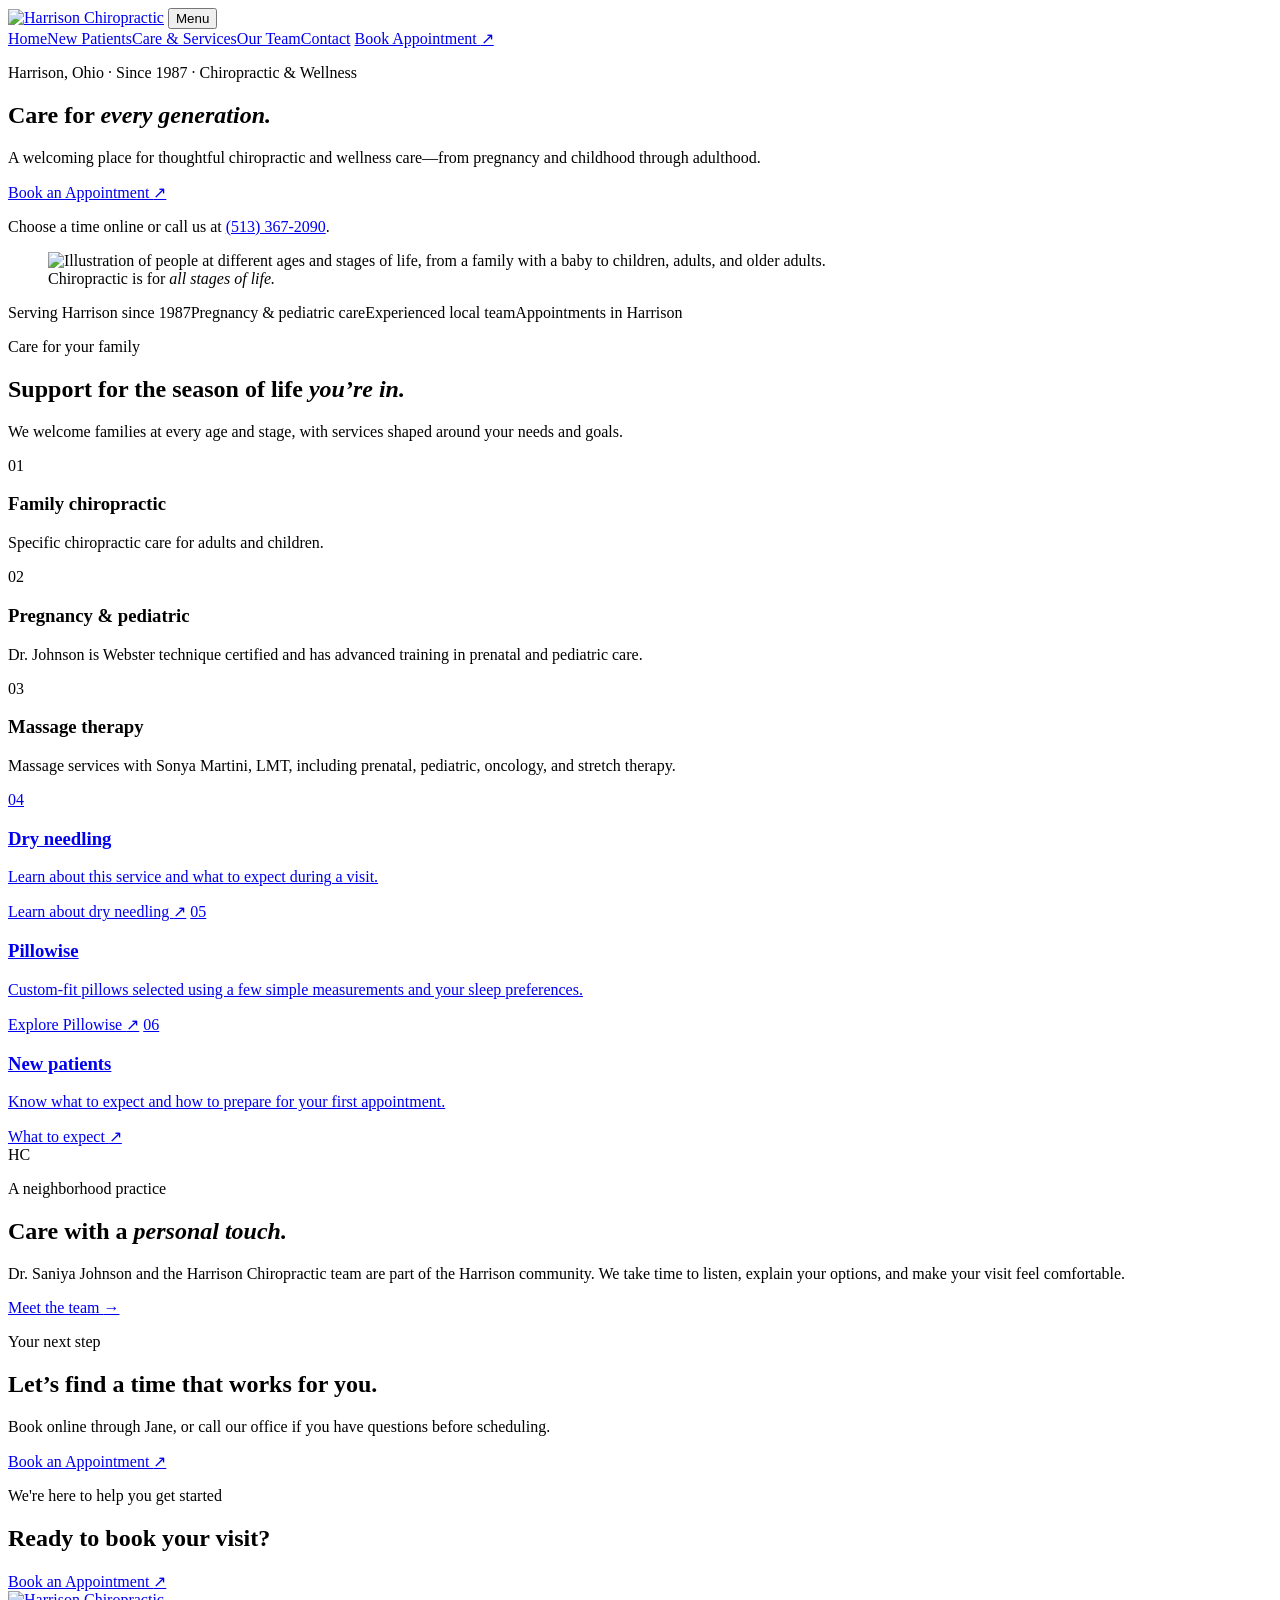
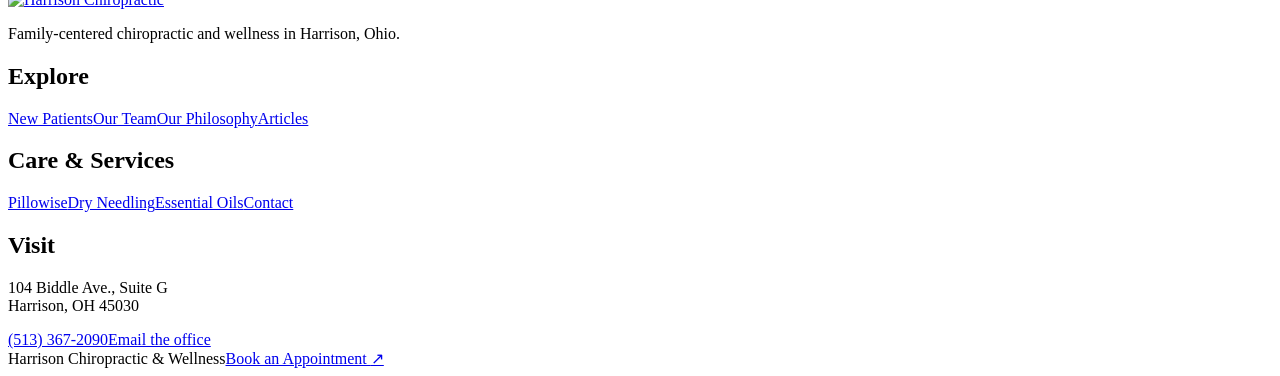
==== index.html @ 1b8eaf97 "Add Harrison Chiropractic homepage" ====
<!doctype html>
<html lang="en">
<head>
  <meta charset="utf-8">
  <meta name="viewport" content="width=device-width, initial-scale=1">
  <title>Family Chiropractic & Wellness in Harrison, Ohio | Harrison Chiropractic</title>
  <meta name="description" content="Family-centered chiropractic and wellness care in Harrison, Ohio. Meet the team and book an appointment online.">
  <meta name="theme-color" content="#fbf8f1">
  <link rel="icon" type="image/svg+xml" href="favicon.svg">
  <link rel="stylesheet" href="style.css">
</head>
<body>
<header class="site-header">
  <div class="wrap header-inner">
    <a class="brand" href="index.html" aria-label="Harrison Chiropractic home"><img class="brand-logo" src="images/harrison-chiropractic-logo.png" alt="Harrison Chiropractic"></a>
    <button class="nav-toggle" aria-expanded="false" aria-controls="site-nav">Menu</button>
    <nav class="nav" id="site-nav" aria-label="Main navigation">
      <a href="index.html">Home</a><a href="new-patients.html">New Patients</a><a href="index.html#care">Care &amp; Services</a><a href="team.html">Our Team</a><a href="contact.html">Contact</a>
      <a class="btn btn-small btn-nav" href="https://harrison.janeapp.com/">Book Appointment <span aria-hidden="true">↗</span></a>
    </nav>
  </div>
</header>
<main>
<section class="hero">
  <div class="wrap hero-grid">
    <div class="hero-copy">
      <p class="eyebrow"><span class="eyebrow-line"></span>Harrison, Ohio · Since 1987 · Chiropractic &amp; Wellness</p>
      <h1>Care for <em>every generation.</em></h1>
      <p class="hero-lede">A welcoming place for thoughtful chiropractic and wellness care—from pregnancy and childhood through adulthood.</p>
      <div class="hero-actions"><a class="btn btn-primary btn-large" href="https://harrison.janeapp.com/">Book an Appointment <span aria-hidden="true">↗</span></a></div>
      <p class="hero-note">Choose a time online or call us at <a href="tel:+15133672090">(513) 367-2090</a>.</p>
    </div>
    <div class="hero-art-wrap">
      <figure class="hero-family-art">
        <img src="images/family-care-stages.png" alt="Illustration of people at different ages and stages of life, from a family with a baby to children, adults, and older adults.">
        <figcaption>Chiropractic is for <em>all stages of life.</em></figcaption>
      </figure>
    </div>
  </div>
  <div class="wrap hero-trust"><span>Serving Harrison since 1987</span><span>Pregnancy &amp; pediatric care</span><span>Experienced local team</span><span>Appointments in Harrison</span></div>
</section>

<section class="section intro-section" id="care">
  <div class="wrap">
    <div class="section-heading">
      <p class="eyebrow"><span class="eyebrow-line"></span>Care for your family</p>
      <h2>Support for the season of life <em>you’re in.</em></h2>
      <p>We welcome families at every age and stage, with services shaped around your needs and goals.</p>
    </div>
    <div class="service-grid">
      <article class="service-card service-card-static"><span class="service-number">01</span><h3>Family chiropractic</h3><p>Specific chiropractic care for adults and children.</p></article>
      <article class="service-card service-card-static"><span class="service-number">02</span><h3>Pregnancy &amp; pediatric</h3><p>Dr. Johnson is Webster technique certified and has advanced training in prenatal and pediatric care.</p></article>
      <article class="service-card service-card-static"><span class="service-number">03</span><h3>Massage therapy</h3><p>Massage services with Sonya Martini, LMT, including prenatal, pediatric, oncology, and stretch therapy.</p></article>
      <a class="service-card service-card-page" href="dry-needling.html"><span class="service-number">04</span><h3>Dry needling</h3><p>Learn about this service and what to expect during a visit.</p><span class="service-card-cta">Learn about dry needling <span aria-hidden="true">↗</span></span></a>
      <a class="service-card service-card-page" href="pillowise.html"><span class="service-number">05</span><h3>Pillowise</h3><p>Custom-fit pillows selected using a few simple measurements and your sleep preferences.</p><span class="service-card-cta">Explore Pillowise <span aria-hidden="true">↗</span></span></a>
      <a class="service-card service-card-page" href="new-patients.html"><span class="service-number">06</span><h3>New patients</h3><p>Know what to expect and how to prepare for your first appointment.</p><span class="service-card-cta">What to expect <span aria-hidden="true">↗</span></span></a>
    </div>
  </div>
</section>

<section class="welcome-section">
  <div class="wrap welcome-grid">
    <div class="welcome-symbol" aria-hidden="true"><span>HC</span><i></i><i></i><i></i></div>
    <div><p class="eyebrow"><span class="eyebrow-line"></span>A neighborhood practice</p><h2>Care with a <em>personal touch.</em></h2><p>Dr. Saniya Johnson and the Harrison Chiropractic team are part of the Harrison community. We take time to listen, explain your options, and make your visit feel comfortable.</p><a class="text-link" href="team.html">Meet the team <span aria-hidden="true">→</span></a></div>
  </div>
</section>

<section class="section booking-section">
  <div class="wrap booking-panel">
    <p class="eyebrow">Your next step</p><h2>Let’s find a time that works for you.</h2><p>Book online through Jane, or call our office if you have questions before scheduling.</p>
    <a class="btn btn-primary btn-large" href="https://harrison.janeapp.com/">Book an Appointment <span aria-hidden="true">↗</span></a>
  </div>
</section>
<section class="closing-cta"><div class="wrap closing-inner"><div><p class="eyebrow">We're here to help you get started</p><h2>Ready to book your visit?</h2></div><a class="btn btn-light" href="https://harrison.janeapp.com/">Book an Appointment <span aria-hidden="true">↗</span></a></div></section>
</main>
<footer class="site-footer">
  <div class="wrap footer-grid">
    <div class="footer-brand"><a class="brand" href="index.html"><img class="brand-logo" src="images/harrison-chiropractic-logo.png" alt="Harrison Chiropractic"></a><p>Family-centered chiropractic and wellness in Harrison, Ohio.</p></div>
    <div><h2>Explore</h2><a href="new-patients.html">New Patients</a><a href="team.html">Our Team</a><a href="philosophy.html">Our Philosophy</a><a href="blog.html">Articles</a></div>
    <div><h2>Care &amp; Services</h2><a href="pillowise.html">Pillowise</a><a href="dry-needling.html">Dry Needling</a><a href="essential-oils.html">Essential Oils</a><a href="contact.html">Contact</a></div>
    <div><h2>Visit</h2><p>104 Biddle Ave., Suite G<br>Harrison, OH 45030</p><a href="tel:+15133672090">(513) 367-2090</a><a href="mailto:Dr.Johnson@harrisonchiropractor.com">Email the office</a></div>
  </div>
  <div class="wrap footer-bottom"><span>Harrison Chiropractic &amp; Wellness</span><a href="https://harrison.janeapp.com/">Book an Appointment <span aria-hidden="true">↗</span></a></div>
</footer>
<script src="script.js"></script>
</body>
</html>
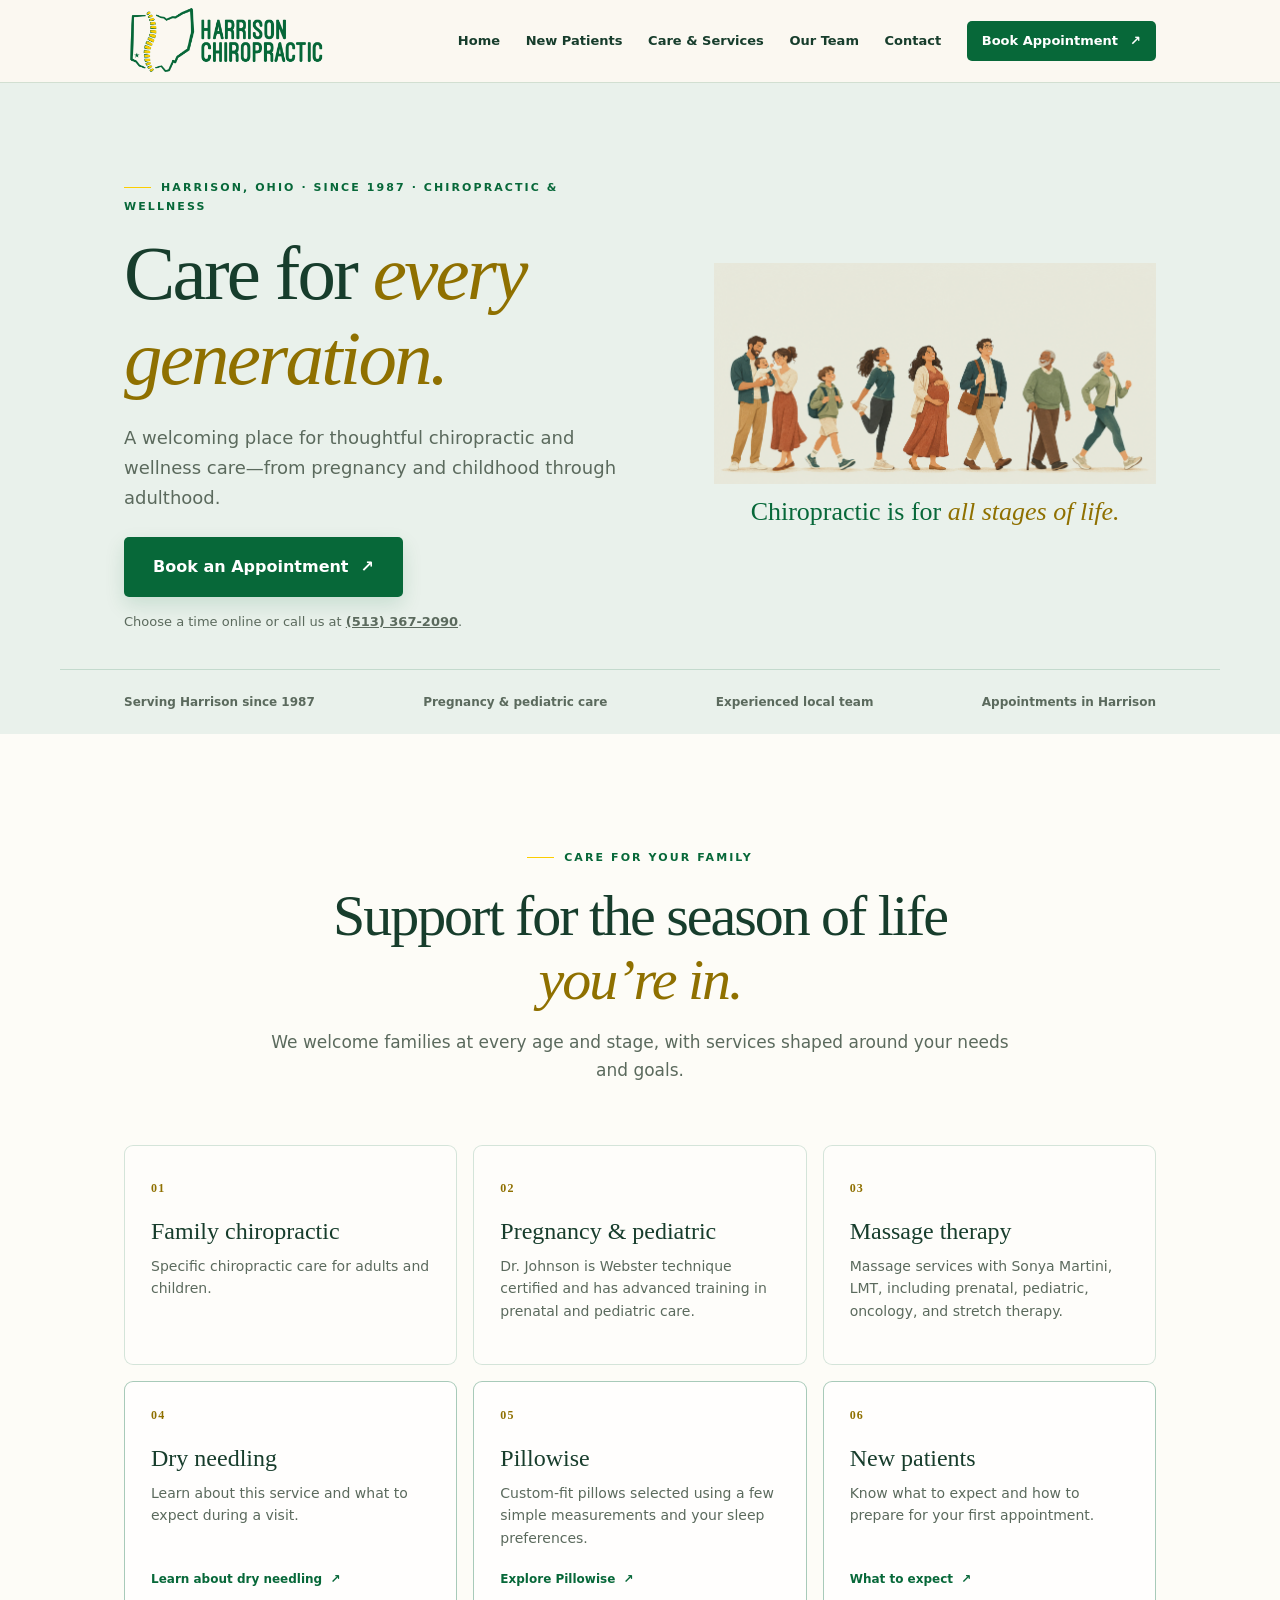
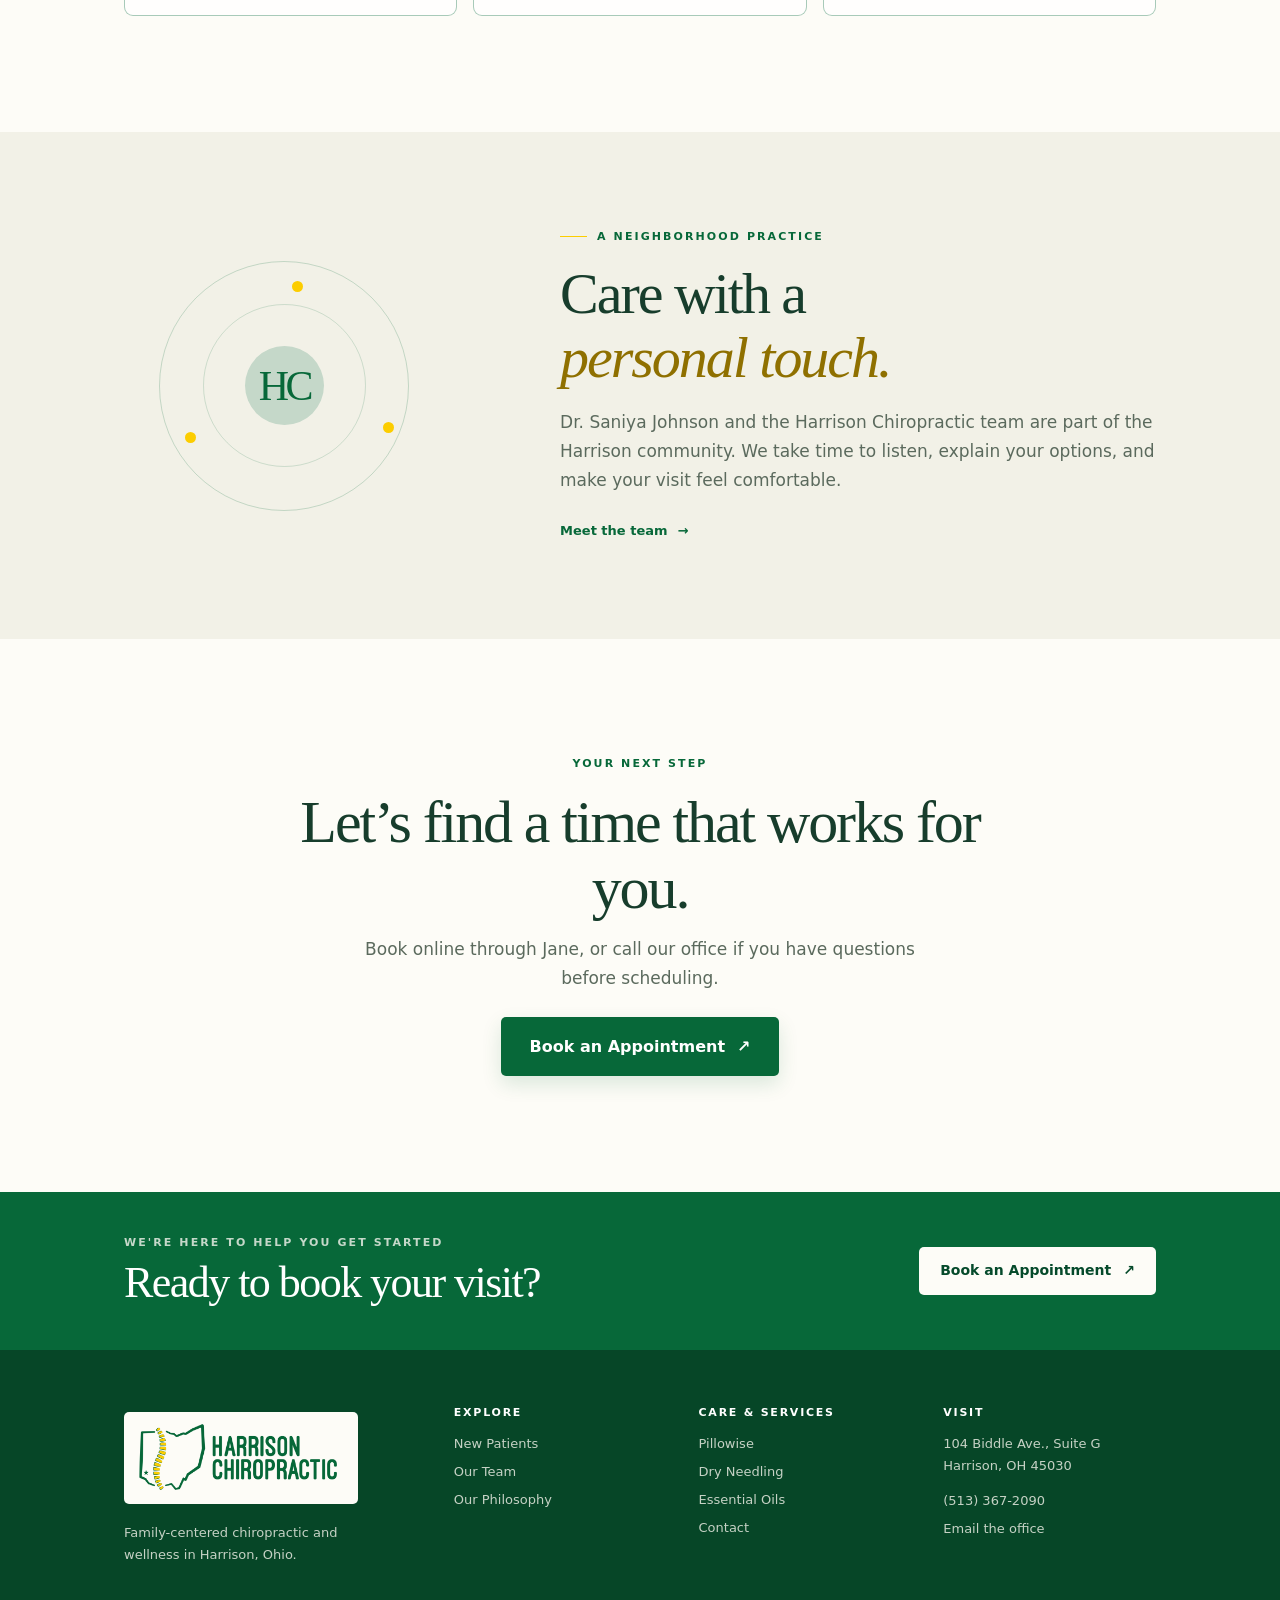
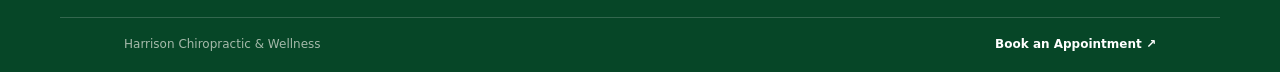
==== commit 88b081d8: "Remove Articles links and retire the article page" ====
--- a/index.html
+++ b/index.html
@@ -76,7 +76,7 @@
 <footer class="site-footer">
   <div class="wrap footer-grid">
     <div class="footer-brand"><a class="brand" href="index.html"><img class="brand-logo" src="images/harrison-chiropractic-logo.png" alt="Harrison Chiropractic"></a><p>Family-centered chiropractic and wellness in Harrison, Ohio.</p></div>
-    <div><h2>Explore</h2><a href="new-patients.html">New Patients</a><a href="team.html">Our Team</a><a href="philosophy.html">Our Philosophy</a><a href="blog.html">Articles</a></div>
+    <div><h2>Explore</h2><a href="new-patients.html">New Patients</a><a href="team.html">Our Team</a><a href="philosophy.html">Our Philosophy</a></div>
     <div><h2>Care &amp; Services</h2><a href="pillowise.html">Pillowise</a><a href="dry-needling.html">Dry Needling</a><a href="essential-oils.html">Essential Oils</a><a href="contact.html">Contact</a></div>
     <div><h2>Visit</h2><p>104 Biddle Ave., Suite G<br>Harrison, OH 45030</p><a href="tel:+15133672090">(513) 367-2090</a><a href="mailto:Dr.Johnson@harrisonchiropractor.com">Email the office</a></div>
   </div>
--- a/style.css
+++ b/style.css
@@ -0,0 +1,243 @@
+:root {
+  --ink: #173d2c;
+  --teal: #076839;
+  --teal-deep: #054a2b;
+  --cream: #fdfcf7;
+  --paper: #f2f1e7;
+  --mist: #e9f1eb;
+  --sage: #c5d8c9;
+  --coral: #8f7000;
+  --gold: #fccd00;
+  --muted: #5b6a5d;
+  --line: rgba(7, 104, 57, .17);
+  --wrap: 1160px;
+  --gutter: clamp(20px, 5vw, 64px);
+}
+* { box-sizing: border-box; }
+html { scroll-behavior: smooth; }
+body { margin: 0; background: var(--cream); color: var(--ink); font: 17px/1.7 system-ui, -apple-system, "Segoe UI", sans-serif; -webkit-font-smoothing: antialiased; }
+a { color: inherit; }
+img { display: block; max-width: 100%; }
+button { font: inherit; }
+.wrap { width: min(100%, var(--wrap)); margin: 0 auto; padding: 0 var(--gutter); }
+.narrow { max-width: 860px; }
+.site-header { position: sticky; top: 0; z-index: 20; background: rgba(251,248,241,.96); border-bottom: 1px solid var(--line); backdrop-filter: blur(12px); }
+.header-inner { min-height: 82px; display: flex; align-items: center; gap: 30px; }
+.brand { display: inline-flex; align-items: center; gap: 11px; color: var(--ink); text-decoration: none; font-weight: 750; font-size: 13px; line-height: 1.1; letter-spacing: .07em; text-transform: uppercase; white-space: nowrap; }
+.brand-logo { display: block; width: 210px; max-height: 72px; height: auto; object-fit: contain; }
+.nav { margin-left: auto; display: flex; align-items: center; gap: clamp(14px, 2vw, 28px); }
+.nav a { text-decoration: none; font-size: 13px; font-weight: 620; color: var(--ink); }
+.nav a:not(.btn):hover, .footer-grid a:hover, .text-link:hover { color: var(--coral); }
+.nav-toggle { display: none; }
+.btn { display: inline-flex; align-items: center; justify-content: center; gap: 12px; min-height: 48px; padding: 12px 21px; border: 0; border-radius: 5px; text-decoration: none; font-weight: 730; font-size: 14px; transition: transform .18s, background .18s; }
+.btn:hover { transform: translateY(-2px); }
+.btn-primary { background: var(--teal); color: white; box-shadow: 0 8px 20px rgba(7,104,57,.14); }
+.btn-primary:hover { background: var(--teal-deep); }
+.btn-light { background: var(--cream); color: var(--teal-deep); }
+.btn-small { min-height: 40px; padding: 9px 15px; font-size: 12px; }
+.btn-nav { background: var(--teal); color: white !important; }
+.btn-large { min-height: 58px; padding: 16px 29px; font-size: 16px; }
+.eyebrow { margin: 0 0 16px; color: var(--teal); font-size: 11px; font-weight: 750; letter-spacing: .19em; text-transform: uppercase; }
+.eyebrow-line { display: inline-block; width: 27px; height: 1px; margin: 0 10px 3px 0; background: var(--gold); }
+h1, h2, h3, p { margin-top: 0; }
+h1, h2, h3 { color: var(--ink); }
+h1, h2 { font-family: Georgia, "Times New Roman", serif; font-weight: 400; line-height: 1.1; letter-spacing: -.035em; }
+h1 em, h2 em { color: var(--coral); font-weight: 400; }
+.hero { overflow: hidden; background: var(--mist); }
+.hero-grid { display: grid; grid-template-columns: 1.05fr .95fr; align-items: center; gap: clamp(35px, 6vw, 80px); padding-top: clamp(55px, 8vw, 96px); padding-bottom: 36px; }
+.hero-copy { max-width: 590px; }
+.hero h1 { max-width: 11ch; margin: 0 0 22px; font-size: clamp(48px, 6vw, 78px); }
+.hero-lede { max-width: 49ch; margin-bottom: 25px; color: var(--muted); font-size: 18px; line-height: 1.65; }
+.hero-actions { display: flex; justify-content: flex-start; }
+.hero-note { margin: 14px 0 0; color: var(--muted); font-size: 13px; }
+.hero-note a { font-weight: 700; }
+.hero-art-wrap { position: relative; padding: 0 0 20px 12px; }
+.hero-family-art { margin: 0; }
+.hero-family-art img { width: 100%; height: auto; mix-blend-mode: multiply; }
+.hero-family-art figcaption { margin-top: 12px; color: var(--teal); text-align: center; font: 400 clamp(19px,2.2vw,26px)/1.25 Georgia,serif; }
+.hero-family-art figcaption em { color: var(--coral); font-weight: 400; }
+.art-caption { position: absolute; right: -5px; bottom: -4px; display: flex; align-items: center; gap: 12px; padding: 14px 18px; border-radius: 8px; background: var(--cream); color: var(--muted); font-size: 12px; line-height: 1.45; box-shadow: 0 8px 24px rgba(7,104,57,.10); }
+.art-caption strong { color: var(--ink); font-size: 13px; }
+.caption-mark { color: var(--coral); font-size: 24px; }
+.hero-trust { display: flex; justify-content: space-between; gap: 18px; padding-top: 22px; padding-bottom: 22px; border-top: 1px solid var(--line); color: var(--muted); font-size: 12px; font-weight: 650; }
+.section { padding: clamp(68px, 9vw, 120px) 0; }
+.section-heading { max-width: 740px; margin: 0 auto clamp(38px, 5vw, 60px); text-align: center; }
+.section-heading h2 { margin-bottom: 16px; font-size: clamp(38px, 5vw, 58px); }
+.section-heading > p:last-child { color: var(--muted); }
+.pillowise-gallery-section { padding-top: 0; padding-bottom: clamp(32px, 4vw, 56px); }
+.pillowise-gallery-section + .section { padding-top: clamp(32px, 4vw, 56px); }
+.pillowise-gallery { display: grid; grid-template-columns: 1fr; max-width: 760px; margin: 0 auto; gap: 18px; }
+.pillowise-hero-inner { display: grid; grid-template-columns: 1fr .95fr; align-items: center; gap: clamp(28px, 5vw, 64px); }
+.pillowise-hero-inner img { width: 100%; height: auto; }
+.pillowise-overview-section { padding: clamp(42px, 6vw, 72px) 0; }
+.pillowise-overview { display: grid; grid-template-columns: minmax(260px, .75fr) minmax(0, 1.25fr); align-items: center; gap: clamp(28px, 5vw, 64px); }
+.pillowise-display-photo { margin: 0; }
+.pillowise-display-photo img { width: 100%; max-height: 640px; object-fit: contain; }
+.pillowise-info-stack { display: grid; gap: 14px; }
+.pillowise-info-stack .info-card { padding: 20px 24px; }
+.pillowise-info-stack .service-number { margin-bottom: 10px; }
+.pillowise-info-stack .info-card h2 { margin-bottom: 9px; font-size: 25px; }
+.pillowise-info-stack .info-card p { margin-bottom: 0; }
+.pillowise-overview-content .center-action { margin-top: 20px; }
+.pillowise-figure { display: flex; flex-direction: column; margin: 0; padding: 24px; border: 1px solid var(--line); border-radius: 9px; background: var(--paper); }
+.pillowise-figure img { width: 100%; height: 330px; border-radius: 6px; object-fit: contain; background: white; }
+.pillowise-figure figcaption { display: grid; gap: 5px; padding-top: 16px; color: var(--muted); font-size: 13px; line-height: 1.5; }
+.pillowise-figure figcaption strong { color: var(--ink); font: 400 23px/1.2 Georgia,serif; }
+.service-grid { display: grid; grid-template-columns: repeat(3,1fr); gap: 16px; }
+.service-card { position: relative; min-height: 220px; padding: 26px; border: 1px solid var(--line); border-radius: 9px; background: rgba(255,255,255,.4); }
+.service-card-page { display: flex; flex-direction: column; text-decoration: none; border-color: rgba(7,104,57,.35); background: rgba(255,255,255,.72); transition: transform .2s, box-shadow .2s, background .2s; }
+.service-card-page:hover { transform: translateY(-4px); background: white; box-shadow: 0 12px 34px rgba(7,104,57,.08); }
+.service-card-cta { display: inline-flex; align-items: center; gap: 8px; margin-top: auto; padding-top: 20px; color: var(--teal); font-size: 12px; font-weight: 760; }
+.service-number { display: inline-block; margin-bottom: 22px; color: var(--coral); font: 600 12px Georgia, serif; letter-spacing: .1em; }
+.service-card h3 { margin: 0 0 9px; font: 400 24px/1.15 Georgia, serif; }
+.service-card p { max-width: 35ch; margin: 0; color: var(--muted); font-size: 14px; line-height: 1.6; }
+
+.welcome-section { padding: clamp(60px, 8vw, 96px) 0; background: var(--paper); }
+.welcome-grid { display: grid; grid-template-columns: .7fr 1.3fr; align-items: center; gap: clamp(40px, 9vw, 120px); }
+.welcome-grid h2 { max-width: 12ch; margin-bottom: 18px; font-size: clamp(38px, 5vw, 58px); }
+.welcome-grid p:not(.eyebrow) { max-width: 58ch; color: var(--muted); }
+.welcome-symbol { position: relative; width: min(100%, 250px); aspect-ratio: 1; margin: auto; border: 1px solid rgba(7,104,57,.20); border-radius: 50%; display: grid; place-items: center; color: var(--teal); }
+.welcome-symbol::before, .welcome-symbol::after { content: ""; position: absolute; inset: 17%; border: 1px solid rgba(7,104,57,.16); border-radius: 50%; }
+.welcome-symbol::after { inset: 34%; background: var(--sage); border: 0; }
+.welcome-symbol span { z-index: 1; font: 400 42px Georgia, serif; letter-spacing: -.08em; }
+.welcome-symbol i { position: absolute; width: 11px; height: 11px; background: var(--gold); border-radius: 50%; }
+.welcome-symbol i:nth-of-type(1) { top: 8%; left: 53%; }
+.welcome-symbol i:nth-of-type(2) { right: 6%; bottom: 31%; }
+.welcome-symbol i:nth-of-type(3) { left: 10%; bottom: 27%; }
+.text-link { display: inline-flex; align-items: center; gap: 10px; margin-top: 8px; color: var(--teal); text-decoration: none; font-size: 13px; font-weight: 760; }
+.booking-section { background: var(--cream); }
+.booking-panel { max-width: 900px; text-align: center; }
+.booking-panel h2 { margin-bottom: 14px; font-size: clamp(38px, 5vw, 60px); }
+.booking-panel p:not(.eyebrow) { max-width: 52ch; margin: 0 auto 24px; color: var(--muted); }
+.page-hero { padding: clamp(64px, 9vw, 116px) 0; background: var(--mist); }
+.new-patients-hero-inner { display: grid; grid-template-columns: 1.05fr .95fr; align-items: center; gap: clamp(28px, 5vw, 64px); }
+.new-patients-hero-inner img { width: 100%; height: auto; }
+.dry-needling-hero-inner { display: grid; grid-template-columns: 1fr .95fr; align-items: center; gap: clamp(28px, 5vw, 64px); }
+.dry-needling-hero-inner img { width: 100%; height: auto; }
+.page-hero h1 { max-width: 14ch; margin-bottom: 18px; font-size: clamp(44px, 6vw, 70px); }
+.page-hero p:not(.eyebrow) { max-width: 62ch; color: var(--muted); font-size: 18px; }
+.page-hero .btn { margin-top: 12px; }
+.team-page-hero { padding: clamp(42px, 5vw, 68px) 0; }
+.team-page-hero .eyebrow { margin-bottom: 12px; font-size: 14px; font-weight: 800; letter-spacing: .17em; }
+.team-page-hero h1 { margin-bottom: 12px; font-size: clamp(38px, 5vw, 56px); }
+.team-page-hero p:not(.eyebrow) { font-size: 16px; }
+.info-grid { display: grid; grid-template-columns: repeat(3, 1fr); gap: 18px; }
+.info-card { padding: 27px; border: 1px solid var(--line); border-radius: 9px; background: white; }
+.info-card h2 { margin-bottom: 13px; font-size: 28px; }
+.info-card p { color: var(--muted); font-size: 15px; }
+.info-card p:last-child { margin-bottom: 0; }
+.two-cards { grid-template-columns: repeat(2,1fr); }
+.center-action { margin-top: 32px; text-align: center; }
+.faq-list { max-width: 900px; }
+.dry-needling-faq-stack { display: grid; gap: 14px; }
+.dry-needling-faq-stack .info-card { padding: 20px 24px; }
+.dry-needling-faq-stack .service-number { margin-bottom: 10px; }
+.dry-needling-faq-stack .info-card h2 { margin-bottom: 9px; font-size: 25px; }
+.dry-needling-faq-stack .info-card p { margin-bottom: 0; }
+.dry-needling-image-section { padding-top: 0; padding-bottom: 12px; }
+.dry-needling-image-section + .section { padding-top: 12px; }
+.dry-needling-gallery { display: grid; grid-template-columns: repeat(2, minmax(0, 1fr)); gap: 18px; }
+.dry-needling-gallery figure { margin: 0; }
+.dry-needling-gallery img { width: 100%; aspect-ratio: 4 / 3; border-radius: 9px; object-fit: cover; }
+.dry-needling-gallery figcaption { margin-top: 10px; color: var(--muted); font-size: 14px; font-weight: 650; }
+.dry-needle-scale-section img { display: block; width: 100%; height: auto; border-radius: 9px; }
+.faq-list article { padding: 27px 0; border-top: 1px solid var(--line); }
+.faq-list h2 { margin-bottom: 10px; font-size: 29px; }
+.faq-list p { max-width: 70ch; margin-bottom: 0; color: var(--muted); }
+.article-list { max-width: 900px; }
+.article-card { padding: 34px; border-left: 3px solid var(--coral); background: var(--paper); }
+.article-card h2 { margin: 0 0 15px; font-size: 38px; }
+.article-card p:last-child { margin-bottom: 0; color: var(--muted); }
+.archive-note { margin-top: 20px; color: var(--muted); font-size: 14px; }
+.team-list { display: grid; grid-template-columns: repeat(2,1fr); gap: 15px; }
+.team-card { display: grid; grid-template-columns: 132px 1fr; gap: 20px; padding: 26px; border: 1px solid var(--line); border-radius: 9px; background: white; }
+.team-card.featured { grid-column: 1 / -1; grid-template-columns: 220px 1fr; padding: clamp(26px,5vw,50px); background: var(--paper); }
+.team-card h2 { margin: 0 0 12px; font-size: 27px; }
+.team-photo { display: block; width: 100%; height: auto; border-radius: 7px; object-fit: contain; }
+.team-card:not(.featured) .team-photo { width: 132px; height: 176px; object-fit: cover; }
+.team-card.featured .team-photo { width: 220px; height: auto; object-fit: contain; }
+.team-role-secondary { margin: -9px 0 12px; color: var(--muted); font-size: 12px; font-weight: 650; letter-spacing: .04em; }
+.team-card p:last-child { margin-bottom: 0; color: var(--muted); font-size: 14px; }
+.team-card > div > p:not(.eyebrow):not(.team-role-secondary) { color: var(--muted); font-size: 14px; line-height: 1.65; }
+.team-initial { width: 58px; height: 58px; display: grid; place-items: center; border-radius: 50%; background: var(--mist); color: var(--teal); font: 400 21px Georgia, serif; }
+
+.philosophy-copy { max-width: 820px; }
+.philosophy-copy p { color: var(--muted); font-size: 19px; }
+.contact-grid { display: grid; grid-template-columns: 1fr 1fr; gap: 20px; }
+.contact-card, .hours-card { padding: clamp(25px,4vw,42px); border: 1px solid var(--line); border-radius: 9px; background: white; }
+.contact-card h2, .hours-card h2 { margin-bottom: 21px; font-size: 34px; }
+.contact-card address { margin-bottom: 20px; font-style: normal; color: var(--muted); }
+.contact-card p { margin-bottom: 8px; color: var(--muted); }
+.contact-card a:not(.text-link) { color: var(--teal); }
+.hours-card dl { margin: 0; }
+.hours-card dl div { display: flex; justify-content: space-between; gap: 16px; padding: 8px 0; border-bottom: 1px solid var(--line); font-size: 14px; }
+.hours-card dt { font-weight: 650; }
+.hours-card dd { margin: 0; color: var(--muted); text-align: right; }
+.hours-note { margin: 15px 0 0; color: var(--muted); font-size: 12px; }
+.closing-cta { padding: 42px 0; background: var(--teal); color: white; }
+.closing-inner { display: flex; align-items: center; justify-content: space-between; gap: 24px; }
+.closing-inner .eyebrow { margin-bottom: 7px; color: var(--sage); }
+.closing-inner h2 { margin: 0; color: white; font-size: clamp(30px,4vw,44px); }
+.site-footer { padding: 56px 0 18px; background: #064627; color: rgba(251,248,241,.86); }
+.footer-grid { display: grid; grid-template-columns: 1.4fr repeat(3,1fr); gap: 32px; padding-bottom: 38px; }
+.site-footer .brand { color: white; }
+.footer-brand .brand { width: max-content; max-width: 100%; padding: 9px 12px; border-radius: 5px; background: var(--cream); }
+.site-footer .brand-logo { width: 210px; max-height: 74px; }
+.footer-brand p { max-width: 30ch; margin-top: 18px; color: rgba(251,248,241,.67); font-size: 14px; }
+.footer-grid h2 { margin-bottom: 14px; color: white; font: 700 11px system-ui,sans-serif; letter-spacing: .16em; text-transform: uppercase; }
+.footer-grid a { display: block; margin: 6px 0; color: rgba(251,248,241,.78); text-decoration: none; font-size: 13px; }
+.footer-grid p { color: rgba(251,248,241,.78); font-size: 13px; }
+.footer-bottom { display: flex; justify-content: space-between; gap: 20px; padding-top: 16px; border-top: 1px solid rgba(255,255,255,.18); color: rgba(251,248,241,.65); font-size: 12px; }
+.footer-bottom a { color: white; text-decoration: none; font-weight: 700; }
+@media(max-width:920px) {
+  .header-inner { gap: 18px; }
+  .nav { gap: 13px; }
+  .nav a { font-size: 12px; }
+  .hero-grid { gap: 28px; }
+}
+@media(max-width:760px) {
+  .header-inner { min-height: 72px; }
+  .nav-toggle { display: block; margin-left: auto; padding: 8px 0 8px 12px; border: 0; background: transparent; color: var(--ink); font-size: 13px; font-weight: 700; cursor: pointer; }
+  .nav { display: none; position: absolute; top: 72px; left: 0; right: 0; margin: 0; padding: 12px var(--gutter) 22px; align-items: stretch; flex-direction: column; gap: 0; background: var(--cream); border-bottom: 1px solid var(--line); }
+  .nav.open { display: flex; }
+  .nav a { padding: 12px 0; border-bottom: 1px solid var(--line); font-size: 14px; }
+  .nav .btn { border-bottom: 0; margin-top: 12px; }
+  .hero-grid { grid-template-columns: 1fr; padding-top: 53px; }
+  .pillowise-hero-inner { grid-template-columns: 1fr; }
+  .pillowise-overview { grid-template-columns: 1fr; }
+  .pillowise-display-photo img { width: min(100%, 380px); margin: 0 auto; }
+  .dry-needling-hero-inner { grid-template-columns: 1fr; }
+  .new-patients-hero-inner { grid-template-columns: 1fr; }
+  .hero-copy { max-width: 680px; text-align: center; margin: 0 auto; }
+  .hero-copy .eyebrow { font-size: 10px; }
+  .hero h1 { max-width: 13ch; margin-left: auto; margin-right: auto; font-size: clamp(43px,11vw,66px); }
+  .hero-lede { margin-left: auto; margin-right: auto; }
+  .hero-actions { justify-content: center; }
+  .hero-art-wrap { width: min(100%,570px); margin: 8px auto 0; padding: 0 0 18px; }
+  .site-header .brand-logo { width: 166px; max-height: 60px; }
+  .hero-trust { flex-wrap: wrap; justify-content: center; text-align: center; }
+  .service-grid { grid-template-columns: repeat(2,1fr); }
+  .pillowise-gallery { grid-template-columns: 1fr; }
+  .dry-needling-gallery { grid-template-columns: 1fr; }
+  .welcome-grid { grid-template-columns: 1fr; text-align: center; }
+  .welcome-grid h2 { margin-left: auto; margin-right: auto; }
+  .welcome-grid p:not(.eyebrow) { margin-left: auto; margin-right: auto; }
+  .info-grid { grid-template-columns: 1fr; }
+  .two-cards { grid-template-columns: 1fr; }
+  .team-list { grid-template-columns: 1fr; }
+  .team-card.featured { grid-column: auto; }
+
+  .contact-grid { grid-template-columns: 1fr; }
+  .footer-grid { grid-template-columns: repeat(2,1fr); }
+  .footer-brand { grid-column: 1 / -1; }
+}
+@media(max-width:520px) {
+  body { font-size: 16px; }
+  .service-grid { grid-template-columns: 1fr; }
+  .service-card { min-height: 0; }
+  .team-card:not(.featured) { grid-template-columns: 112px 1fr; }
+  .team-card:not(.featured) .team-photo { width: 112px; height: 150px; }
+  .team-card.featured { grid-template-columns: 1fr; }
+  .team-card.featured .team-photo { width: min(100%, 220px); height: auto; }
+  .closing-inner, .footer-bottom { flex-direction: column; align-items: flex-start; }
+}
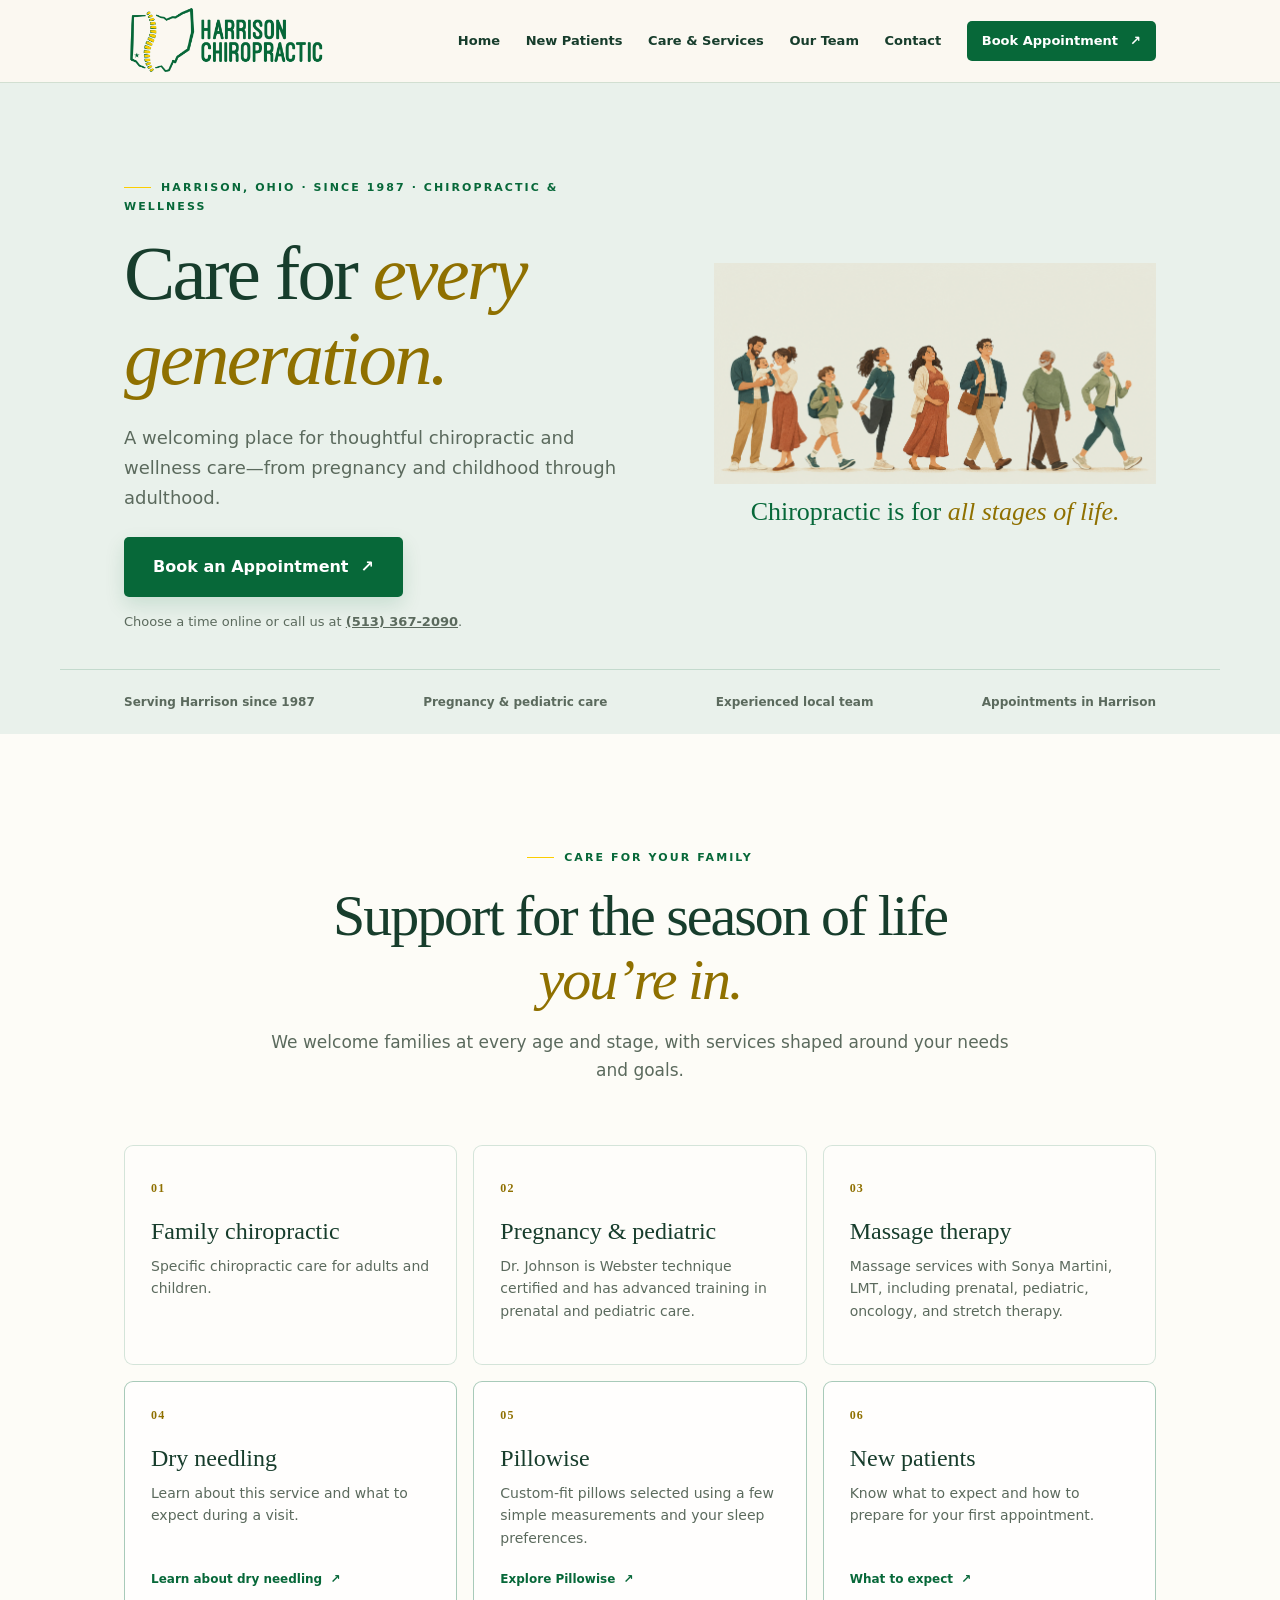
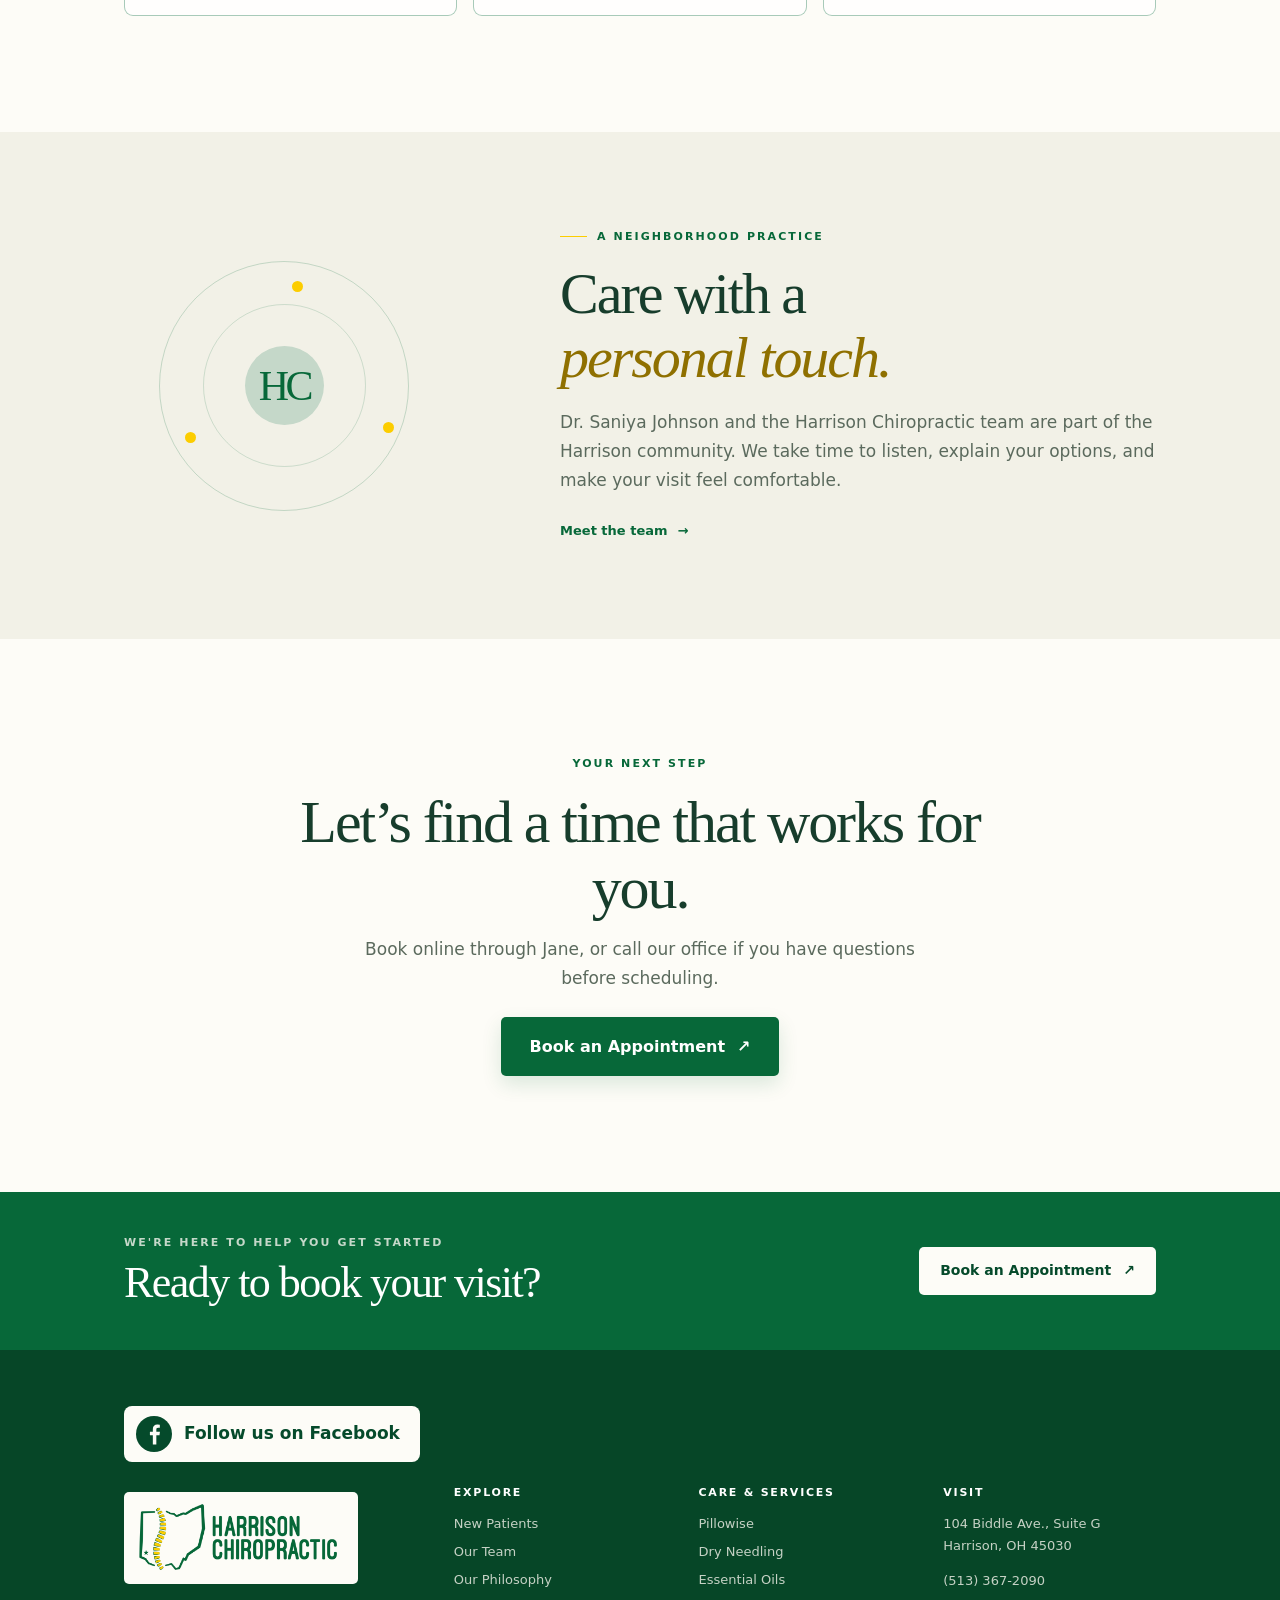
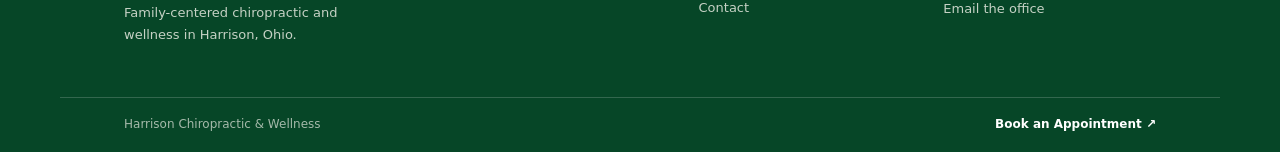
==== commit c37c063d: "Add Facebook button to all site footers" ====
--- a/index.html
+++ b/index.html
@@ -74,6 +74,7 @@
 <section class="closing-cta"><div class="wrap closing-inner"><div><p class="eyebrow">We're here to help you get started</p><h2>Ready to book your visit?</h2></div><a class="btn btn-light" href="https://harrison.janeapp.com/">Book an Appointment <span aria-hidden="true">↗</span></a></div></section>
 </main>
 <footer class="site-footer">
+  <div class="wrap footer-social" id="footer-social"><a href="https://www.facebook.com/share/1KeQZv2zG4/?mibextid=wwXIfr" class="footer-facebook" aria-label="Harrison Chiropractic on Facebook"><svg viewBox="0 0 24 24" width="36" height="36" fill="currentColor" aria-hidden="true" focusable="false"><path d="M14 21v-8h2.7l.4-3H14V8.1c0-.9.3-1.5 1.6-1.5H17V4a19 19 0 0 0-2.2-.1c-2.2 0-3.8 1.4-3.8 3.9V10H8.5v3H11v8z"/></svg>Follow us on Facebook</a></div>
   <div class="wrap footer-grid">
     <div class="footer-brand"><a class="brand" href="index.html"><img class="brand-logo" src="images/harrison-chiropractic-logo.png" alt="Harrison Chiropractic"></a><p>Family-centered chiropractic and wellness in Harrison, Ohio.</p></div>
     <div><h2>Explore</h2><a href="new-patients.html">New Patients</a><a href="team.html">Our Team</a><a href="philosophy.html">Our Philosophy</a></div>
--- a/style.css
+++ b/style.css
@@ -189,6 +189,10 @@
 .footer-grid p { color: rgba(251,248,241,.78); font-size: 13px; }
 .footer-bottom { display: flex; justify-content: space-between; gap: 20px; padding-top: 16px; border-top: 1px solid rgba(255,255,255,.18); color: rgba(251,248,241,.65); font-size: 12px; }
 .footer-bottom a { color: white; text-decoration: none; font-weight: 700; }
+.footer-social { margin-bottom: 24px; }
+.footer-facebook { display: inline-flex; align-items: center; gap: 12px; padding: 10px 20px 10px 12px; border-radius: 8px; background: var(--cream); color: var(--teal-deep); font-size: 17px; font-weight: 700; line-height: 1.25; text-decoration: none; }
+.footer-facebook svg { flex: none; padding: 4px; border-radius: 50%; background: var(--teal-deep); color: var(--cream); }
+.footer-facebook:hover, .footer-facebook:focus-visible { text-decoration: underline; }
 @media(max-width:920px) {
   .header-inner { gap: 18px; }
   .nav { gap: 13px; }
